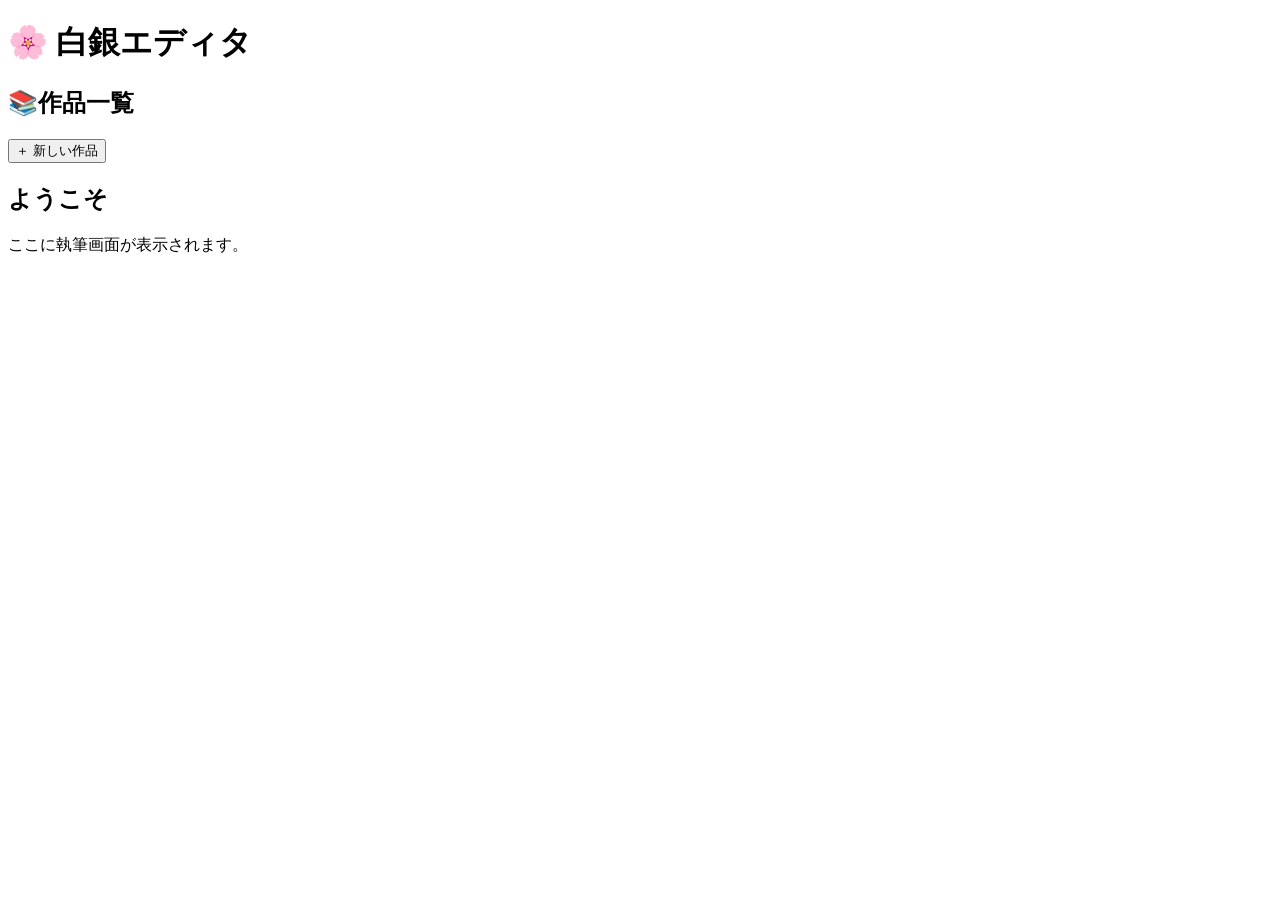
==== index.html @ a1e0b9c9 "Update index.html" ====
<!DOCTYPE html>
<html lang="ja">

<head>
    <meta charset="UTF-8">
    <meta name="viewport" content="width=device-width, initial-scale=1.0">

    <title>白銀エディタ</title>

    <link rel="stylesheet" href="style.css">
</head>

<body>

<header>
    <h1>🌸 白銀エディタ</h1>
</header>

<main>

    <aside id="works">

        <h2>📚作品一覧</h2>

        <button>＋ 新しい作品</button>

    </aside>

    <section id="editor">

        <h2>ようこそ</h2>

        <p>ここに執筆画面が表示されます。</p>

    </section>

</main>

<script src="script.js"></script>

</body>

</html>
---- style.css ----
body{

}
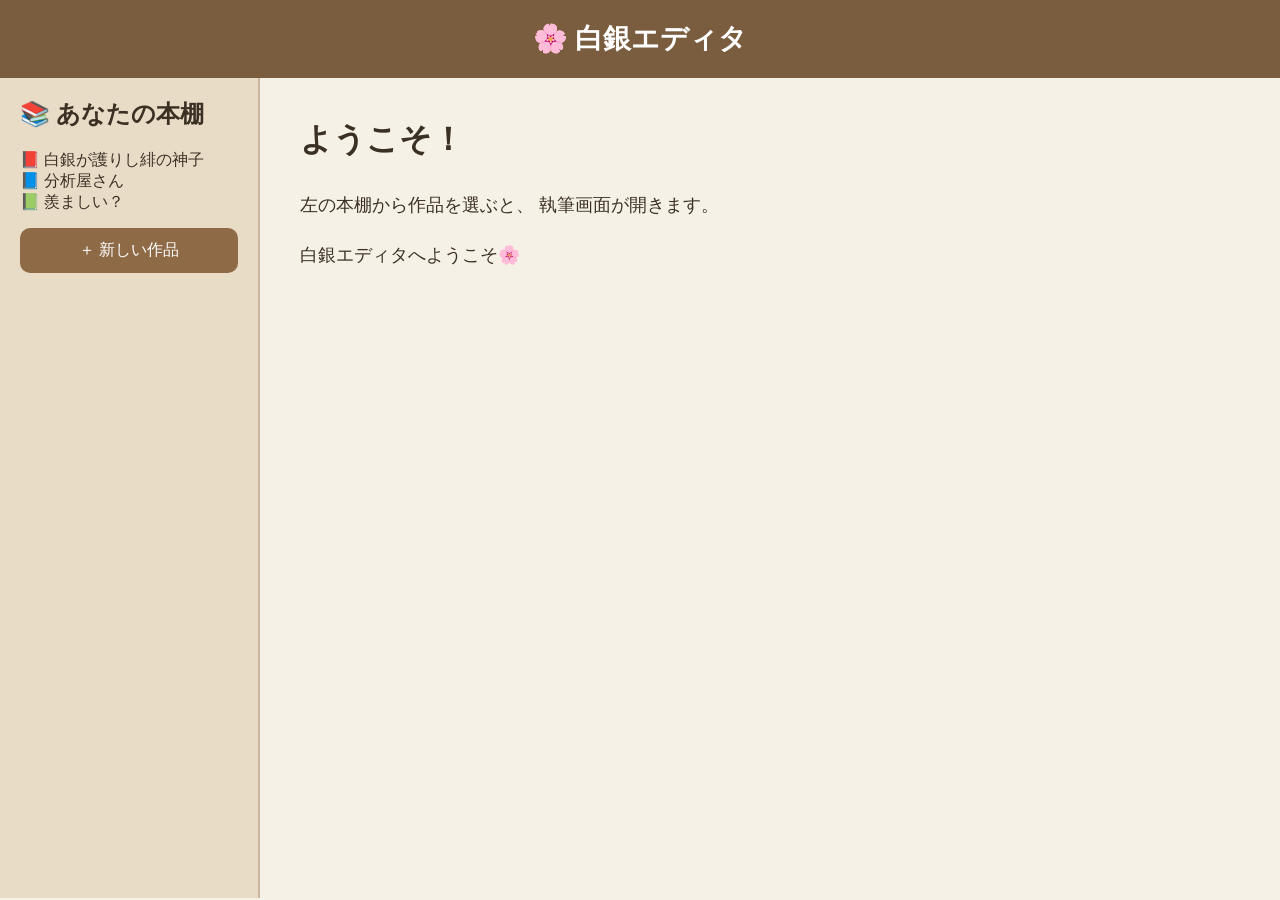
==== commit b1ab0a03: "Update index.html" ====
--- a/index.html
+++ b/index.html
@@ -1,10 +1,8 @@
 <!DOCTYPE html>
 <html lang="ja">
-
 <head>
     <meta charset="UTF-8">
     <meta name="viewport" content="width=device-width, initial-scale=1.0">
-
     <title>白銀エディタ</title>
 
     <link rel="stylesheet" href="style.css">
@@ -13,24 +11,45 @@
 <body>
 
 <header>
-    <h1>🌸 白銀エディタ</h1>
+    🌸 白銀エディタ
 </header>
 
 <main>
 
-    <aside id="works">
+    <aside>
 
-        <h2>📚作品一覧</h2>
+        <h2>📚 あなたの本棚</h2>
 
-        <button>＋ 新しい作品</button>
+        <div class="book">
+            📕 白銀が護りし緋の神子
+        </div>
+
+        <div class="book">
+            📘 分析屋さん
+        </div>
+
+        <div class="book">
+            📗 羨ましい？
+        </div>
+
+        <button>
+            ＋ 新しい作品
+        </button>
 
     </aside>
 
-    <section id="editor">
+    <section>
 
-        <h2>ようこそ</h2>
+        <h2>ようこそ！</h2>
 
-        <p>ここに執筆画面が表示されます。</p>
+        <p>
+            左の本棚から作品を選ぶと、
+            執筆画面が開きます。
+        </p>
+
+        <p>
+            白銀エディタへようこそ🌸
+        </p>
 
     </section>
 
@@ -39,5 +58,4 @@
 <script src="script.js"></script>
 
 </body>
-
 </html>
--- a/style.css
+++ b/style.css
@@ -1,3 +1,72 @@
-body{
+/* 全体 */
+body {
+    margin: 0;
+    font-family: "Hiragino Mincho ProN", serif;
+    background: #f6f1e7;
+    color: #3b3024;
+}
 
+/* ヘッダー */
+header {
+    background: #7a5c3e;
+    color: white;
+    padding: 20px;
+    text-align: center;
+    font-size: 28px;
+    font-weight: bold;
 }
+
+/* レイアウト */
+main {
+    display: flex;
+    min-height: calc(100vh - 80px);
+}
+
+/* 本棚 */
+aside {
+    width: 260px;
+    background: #e8dcc7;
+    padding: 20px;
+    box-sizing: border-box;
+    border-right: 2px solid #c9b89d;
+}
+
+/* 本棚タイトル */
+aside h2 {
+    margin-top: 0;
+}
+
+/* ボタン */
+button {
+    width: 100%;
+    padding: 12px;
+    margin-top: 15px;
+    border: none;
+    border-radius: 10px;
+    background: #8f6a46;
+    color: white;
+    font-size: 16px;
+    cursor: pointer;
+}
+
+button:hover {
+    background: #745437;
+}
+
+/* メイン画面 */
+section {
+    flex: 1;
+    padding: 40px;
+}
+
+/* タイトル */
+section h2 {
+    margin-top: 0;
+    font-size: 32px;
+}
+
+/* 説明文 */
+section p {
+    line-height: 1.8;
+    font-size: 18px;
+}
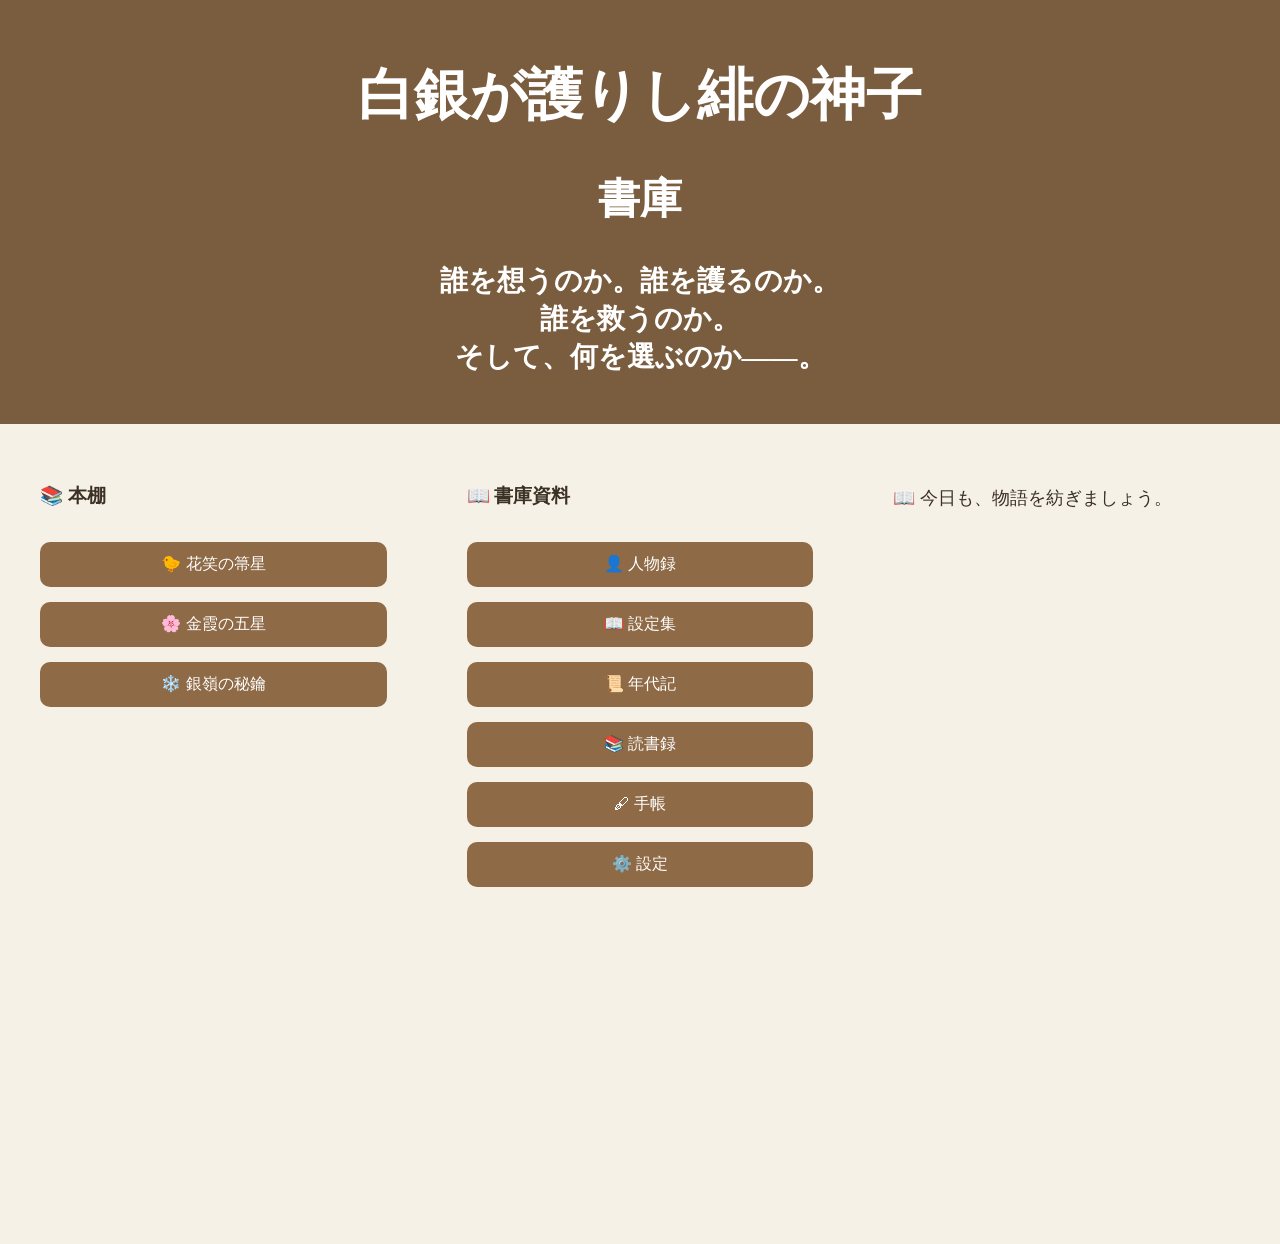
==== commit 325698b9: "Update index.html" ====
--- a/index.html
+++ b/index.html
@@ -3,7 +3,7 @@
 <head>
     <meta charset="UTF-8">
     <meta name="viewport" content="width=device-width, initial-scale=1.0">
-    <title>白銀エディタ</title>
+    <title>白銀が護りし緋の神子 書庫</title>
 
     <link rel="stylesheet" href="style.css">
 </head>
@@ -11,47 +11,81 @@
 <body>
 
 <header>
-    🌸 白銀エディタ
+
+    <h1>白銀が護りし緋の神子</h1>
+
+    <h2>書庫</h2>
+
+    <p class="catch">
+        誰を想うのか。誰を護るのか。<br>
+        誰を救うのか。<br>
+        そして、何を選ぶのか――。
+    </p>
+
 </header>
 
 <main>
 
-    <aside>
+<section class="bookshelf">
 
-        <h2>📚 あなたの本棚</h2>
+<h3>📚 本棚</h3>
 
-        <div class="book">
-            📕 白銀が護りし緋の神子
-        </div>
+<div class="book-grid">
 
-        <div class="book">
-            📘 分析屋さん
-        </div>
+<button class="book">
+    <span class="book-icon">🐤</span>
+    <span class="book-title">花笑の箒星</span>
+</button>
 
-        <div class="book">
-            📗 羨ましい？
-        </div>
+<button class="book">
+    <span class="book-icon">🌸</span>
+    <span class="book-title">金霞の五星</span>
+</button>
 
-        <button>
-            ＋ 新しい作品
-        </button>
+<button class="book">
+    <span class="book-icon">❄️</span>
+    <span class="book-title">銀嶺の秘鑰</span>
+</button>
 
-    </aside>
+</div>
 
-    <section>
+</section>
 
-        <h2>ようこそ！</h2>
+<section class="library">
 
-        <p>
-            左の本棚から作品を選ぶと、
-            執筆画面が開きます。
-        </p>
+<h3>📖 書庫資料</h3>
 
-        <p>
-            白銀エディタへようこそ🌸
-        </p>
+<div class="menu-grid">
 
-    </section>
+<button class="menu">👤 人物録</button>
+
+<button class="menu">📖 設定集</button>
+
+<button class="menu">📜 年代記</button>
+
+<button class="menu">📚 読書録</button>
+
+<button class="menu">🖋 手帳</button>
+
+<button class="menu">⚙️ 設定</button>
+
+</div>
+
+</section>
+
+<section class="guide">
+
+<div id="ikoi-message">
+
+<p>
+
+📖 今日も、物語を紡ぎましょう。
+
+</p>
+
+</div>
+
+</section>
 
 </main>
 
--- a/style.css
+++ b/style.css
@@ -69,4 +69,21 @@
 section p {
     line-height: 1.8;
     font-size: 18px;
+    
+/* 本 */
+.book {
+    background: white;
+    border-radius: 10px;
+    padding: 15px;
+    margin-top: 12px;
+    cursor: pointer;
+    transition: 0.2s;
+    border: 1px solid #d6c7b0;
+    box-shadow: 0 2px 6px rgba(0,0,0,0.08);
 }
+
+.book:hover {
+    transform: translateX(5px);
+    background: #fffaf3;
+}
+}
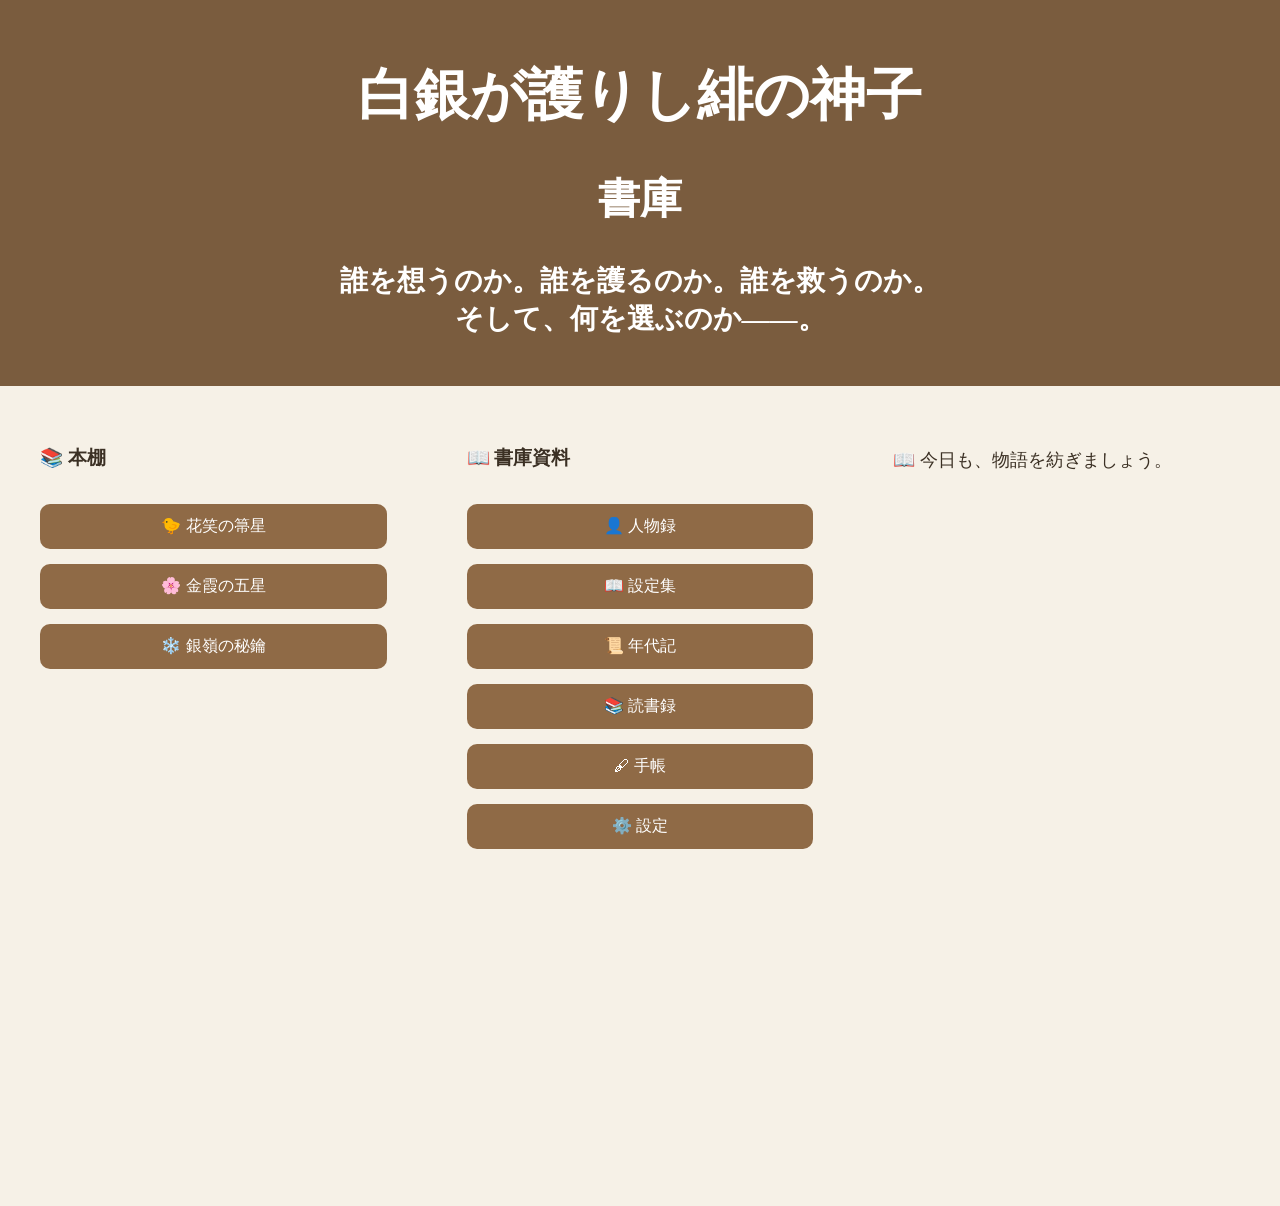
==== commit a004f45e: "Update index.html" ====
--- a/index.html
+++ b/index.html
@@ -17,8 +17,7 @@
     <h2>書庫</h2>
 
     <p class="catch">
-        誰を想うのか。誰を護るのか。<br>
-        誰を救うのか。<br>
+        誰を想うのか。誰を護るのか。誰を救うのか。<br>
         そして、何を選ぶのか――。
     </p>
 
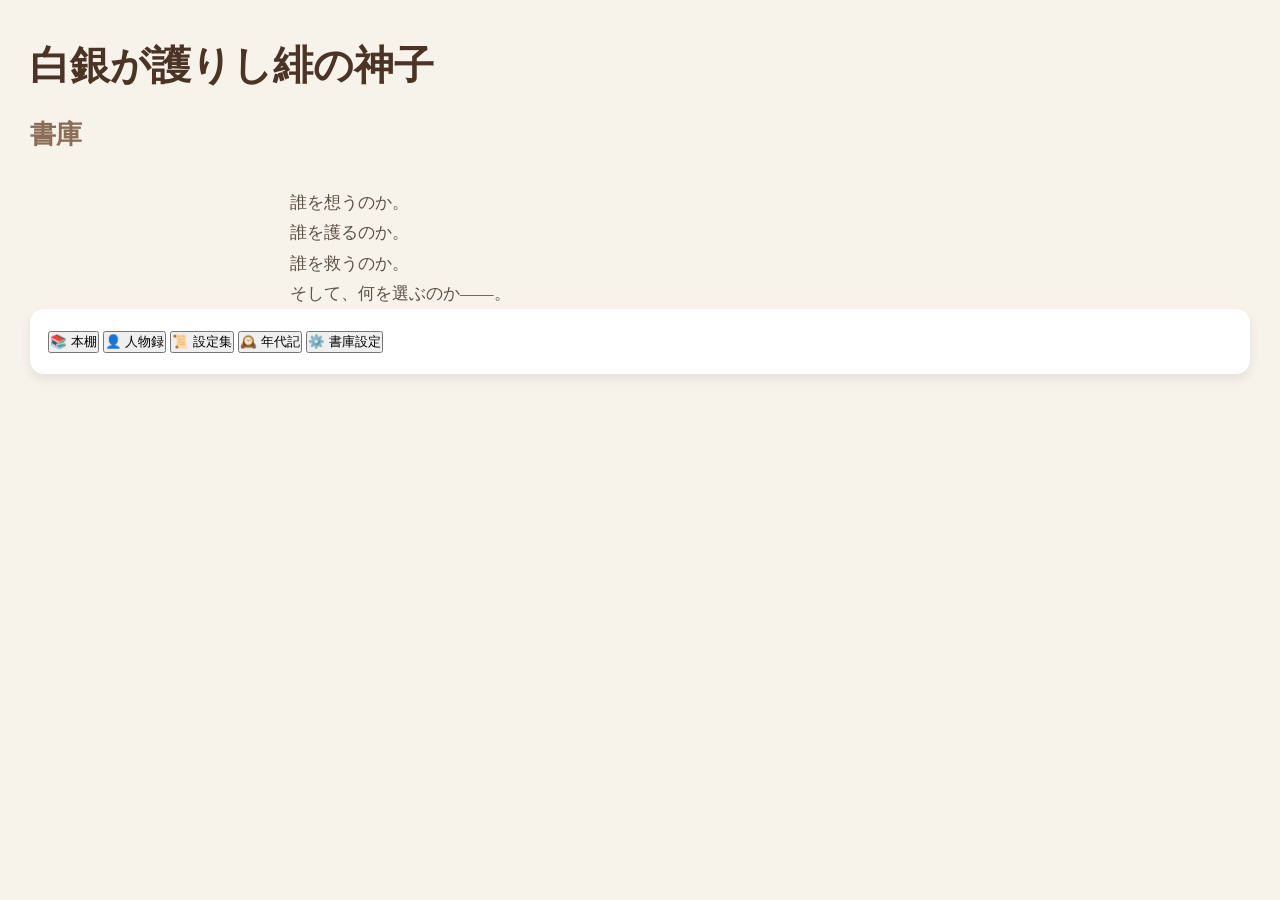
==== commit b4b561a3: "Update index.html" ====
--- a/index.html
+++ b/index.html
@@ -10,83 +10,34 @@
 
 <body>
 
-<header>
+<div class="container">
 
     <h1>白銀が護りし緋の神子</h1>
 
     <h2>書庫</h2>
 
     <p class="catch">
-        誰を想うのか。誰を護るのか。誰を救うのか。<br>
+        誰を想うのか。<br>
+        誰を護るのか。<br>
+        誰を救うのか。<br>
         そして、何を選ぶのか――。
     </p>
 
-</header>
+    <div class="menu">
 
-<main>
+        <button>📚 本棚</button>
 
-<section class="bookshelf">
+        <button>👤 人物録</button>
 
-<h3>📚 本棚</h3>
+        <button>📜 設定集</button>
 
-<div class="book-grid">
+        <button>🕰️ 年代記</button>
 
-<button class="book">
-    <span class="book-icon">🐤</span>
-    <span class="book-title">花笑の箒星</span>
-</button>
+        <button>⚙️ 書庫設定</button>
 
-<button class="book">
-    <span class="book-icon">🌸</span>
-    <span class="book-title">金霞の五星</span>
-</button>
-
-<button class="book">
-    <span class="book-icon">❄️</span>
-    <span class="book-title">銀嶺の秘鑰</span>
-</button>
+    </div>
 
 </div>
-
-</section>
-
-<section class="library">
-
-<h3>📖 書庫資料</h3>
-
-<div class="menu-grid">
-
-<button class="menu">👤 人物録</button>
-
-<button class="menu">📖 設定集</button>
-
-<button class="menu">📜 年代記</button>
-
-<button class="menu">📚 読書録</button>
-
-<button class="menu">🖋 手帳</button>
-
-<button class="menu">⚙️ 設定</button>
-
-</div>
-
-</section>
-
-<section class="guide">
-
-<div id="ikoi-message">
-
-<p>
-
-📖 今日も、物語を紡ぎましょう。
-
-</p>
-
-</div>
-
-</section>
-
-</main>
 
 <script src="script.js"></script>
 
--- a/style.css
+++ b/style.css
@@ -1,89 +1,243 @@
-/* 全体 */
-body {
-    margin: 0;
-    font-family: "Hiragino Mincho ProN", serif;
-    background: #f6f1e7;
-    color: #3b3024;
-}
-
-/* ヘッダー */
-header {
-    background: #7a5c3e;
-    color: white;
-    padding: 20px;
-    text-align: center;
-    font-size: 28px;
-    font-weight: bold;
-}
-
-/* レイアウト */
-main {
-    display: flex;
-    min-height: calc(100vh - 80px);
+/* ==========================
+   白銀が護りし緋の神子 書庫
+   Ver.0.1
+========================== */
+
+*{
+    margin:0;
+    padding:0;
+    box-sizing:border-box;
+}
+
+body{
+
+    font-family:
+    "Hiragino Mincho ProN",
+    "Yu Mincho",
+    serif;
+
+    background:#f8f3ea;
+
+    color:#3a3028;
+
+    line-height:1.8;
+
+    padding:30px;
+
+}
+
+/* タイトル */
+
+header{
+
+    text-align:center;
+
+    margin-bottom:50px;
+
+}
+
+h1{
+
+    font-size:2.5rem;
+
+    color:#4b3326;
+
+    margin-bottom:10px;
+
+}
+
+h2{
+
+    font-size:1.6rem;
+
+    color:#8a6d56;
+
+    margin-bottom:30px;
+
+}
+
+.catch{
+
+    max-width:700px;
+
+    margin:auto;
+
+    font-size:1.05rem;
+
+    color:#5c5047;
+
+}
+
+/* 見出し */
+
+h3{
+
+    margin-bottom:20px;
+
+    color:#5d4334;
+
+}
+
+/* セクション */
+
+section{
+
+    max-width:900px;
+
+    margin:40px auto;
+
 }
 
 /* 本棚 */
-aside {
-    width: 260px;
-    background: #e8dcc7;
-    padding: 20px;
-    box-sizing: border-box;
-    border-right: 2px solid #c9b89d;
-}
-
-/* 本棚タイトル */
-aside h2 {
-    margin-top: 0;
-}
-
-/* ボタン */
-button {
-    width: 100%;
-    padding: 12px;
-    margin-top: 15px;
-    border: none;
-    border-radius: 10px;
-    background: #8f6a46;
-    color: white;
-    font-size: 16px;
-    cursor: pointer;
-}
-
-button:hover {
-    background: #745437;
-}
-
-/* メイン画面 */
-section {
-    flex: 1;
-    padding: 40px;
-}
-
-/* タイトル */
-section h2 {
-    margin-top: 0;
-    font-size: 32px;
-}
-
-/* 説明文 */
-section p {
-    line-height: 1.8;
-    font-size: 18px;
-    
-/* 本 */
-.book {
-    background: white;
-    border-radius: 10px;
-    padding: 15px;
-    margin-top: 12px;
-    cursor: pointer;
-    transition: 0.2s;
-    border: 1px solid #d6c7b0;
-    box-shadow: 0 2px 6px rgba(0,0,0,0.08);
-}
-
-.book:hover {
-    transform: translateX(5px);
-    background: #fffaf3;
-}
-}
+
+.book-grid{
+
+    display:grid;
+
+    grid-template-columns:
+    repeat(auto-fit,minmax(220px,1fr));
+
+    gap:20px;
+
+}
+
+.book{
+
+    border:none;
+
+    cursor:pointer;
+
+    padding:30px 20px;
+
+    border-radius:18px;
+
+    background:#fffdf9;
+
+    box-shadow:
+    0 8px 18px rgba(0,0,0,.08);
+
+    transition:.25s;
+
+}
+
+.book:hover{
+
+    transform:translateY(-6px);
+
+    box-shadow:
+    0 14px 24px rgba(0,0,0,.15);
+
+}
+
+.book-icon{
+
+    display:block;
+
+    font-size:2.2rem;
+
+    margin-bottom:15px;
+
+}
+
+.book-title{
+
+    display:block;
+
+    font-size:1.25rem;
+
+    font-weight:bold;
+
+}
+
+/* メニュー */
+
+.menu-grid{
+
+    display:grid;
+
+    grid-template-columns:
+    repeat(auto-fit,minmax(180px,1fr));
+
+    gap:16px;
+
+}
+
+.menu{
+
+    border:none;
+
+    cursor:pointer;
+
+    padding:18px;
+
+    border-radius:14px;
+
+    background:white;
+
+    font-size:1rem;
+
+    box-shadow:
+    0 5px 12px rgba(0,0,0,.08);
+
+    transition:.2s;
+
+}
+
+.menu:hover{
+
+    transform:translateY(-3px);
+
+}
+
+/* 一言 */
+
+.guide{
+
+    text-align:center;
+
+}
+
+#ikoi-message{
+
+    display:inline-block;
+
+    background:white;
+
+    padding:18px 26px;
+
+    border-radius:18px;
+
+    box-shadow:
+    0 6px 14px rgba(0,0,0,.08);
+
+}
+
+/* iPad対応 */
+
+@media(max-width:768px){
+
+body{
+
+    padding:20px;
+
+}
+
+h1{
+
+    font-size:2rem;
+
+}
+
+h2{
+
+    font-size:1.3rem;
+
+}
+
+.book{
+
+    padding:24px;
+
+}
+
+}
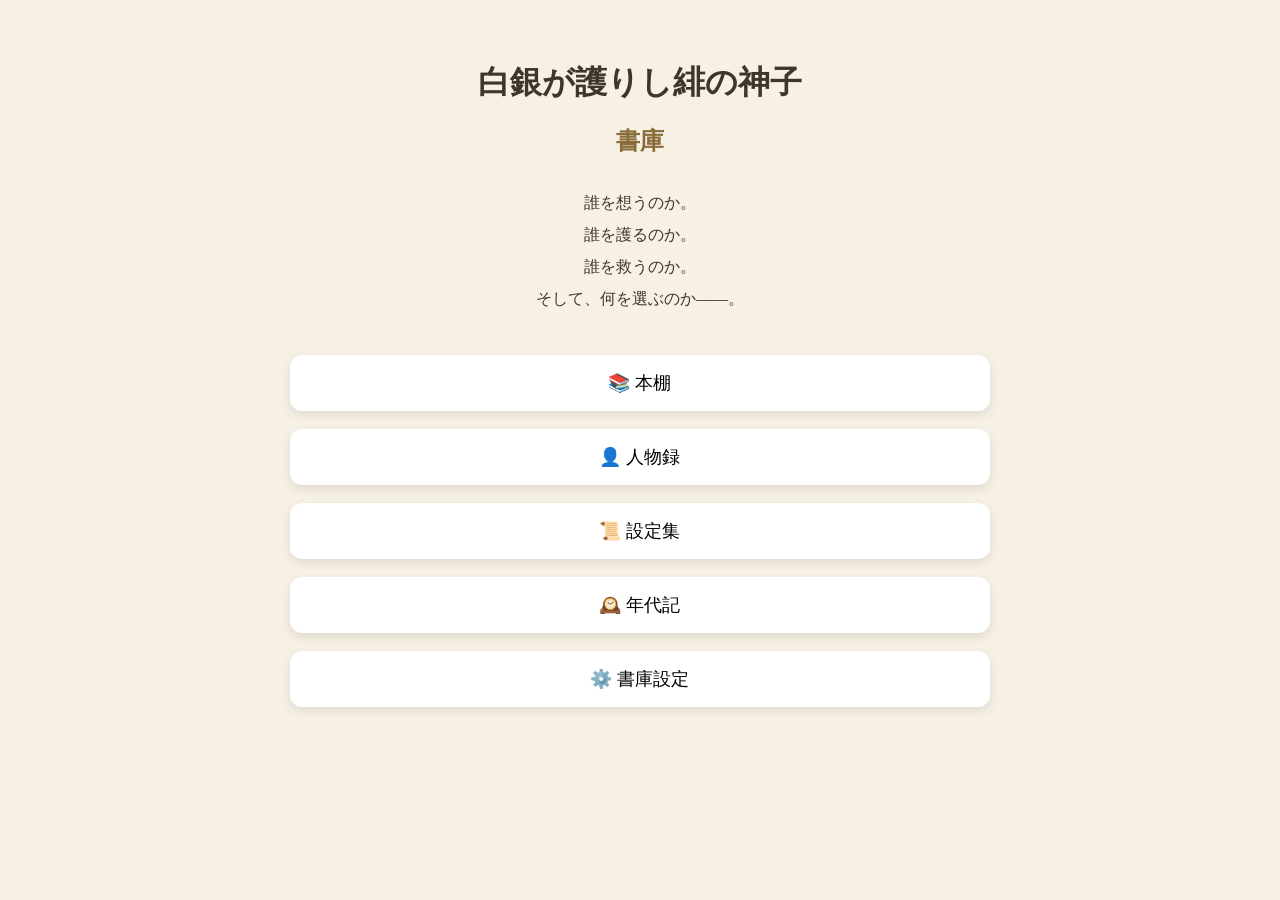
==== commit f99511e5: "Update index.html" ====
--- a/index.html
+++ b/index.html
@@ -25,8 +25,11 @@
 
     <div class="menu">
 
-        <button>📚 本棚</button>
+        <button onclick="location.href='bookshelf.html'">
 
+📚 本棚
+
+</button>
         <button>👤 人物録</button>
 
         <button>📜 設定集</button>
--- a/style.css
+++ b/style.css
@@ -1,56 +1,38 @@
-/* ==========================
-   白銀が護りし緋の神子 書庫
-   Ver.0.1
-========================== */
-
-*{
-    margin:0;
-    padding:0;
-    box-sizing:border-box;
-}
-
 body{
 
-    font-family:
-    "Hiragino Mincho ProN",
-    "Yu Mincho",
-    serif;
+    margin:0;
 
-    background:#f8f3ea;
+    font-family:serif;
 
-    color:#3a3028;
+    background:#f7f1e5;
 
-    line-height:1.8;
-
-    padding:30px;
+    color:#40352a;
 
 }
 
-/* タイトル */
+.container{
 
-header{
+    max-width:700px;
+
+    margin:auto;
+
+    padding:40px 20px;
 
     text-align:center;
-
-    margin-bottom:50px;
 
 }
 
 h1{
 
-    font-size:2.5rem;
+    font-size:32px;
 
-    color:#4b3326;
-
-    margin-bottom:10px;
+    margin-bottom:5px;
 
 }
 
 h2{
 
-    font-size:1.6rem;
-
-    color:#8a6d56;
+    color:#8a6d3b;
 
     margin-bottom:30px;
 
@@ -58,186 +40,44 @@
 
 .catch{
 
-    max-width:700px;
+    line-height:2;
 
-    margin:auto;
-
-    font-size:1.05rem;
-
-    color:#5c5047;
-
-}
-
-/* 見出し */
-
-h3{
-
-    margin-bottom:20px;
-
-    color:#5d4334;
-
-}
-
-/* セクション */
-
-section{
-
-    max-width:900px;
-
-    margin:40px auto;
-
-}
-
-/* 本棚 */
-
-.book-grid{
-
-    display:grid;
-
-    grid-template-columns:
-    repeat(auto-fit,minmax(220px,1fr));
-
-    gap:20px;
-
-}
-
-.book{
-
-    border:none;
-
-    cursor:pointer;
-
-    padding:30px 20px;
-
-    border-radius:18px;
-
-    background:#fffdf9;
-
-    box-shadow:
-    0 8px 18px rgba(0,0,0,.08);
-
-    transition:.25s;
-
-}
-
-.book:hover{
-
-    transform:translateY(-6px);
-
-    box-shadow:
-    0 14px 24px rgba(0,0,0,.15);
-
-}
-
-.book-icon{
-
-    display:block;
-
-    font-size:2.2rem;
-
-    margin-bottom:15px;
-
-}
-
-.book-title{
-
-    display:block;
-
-    font-size:1.25rem;
-
-    font-weight:bold;
-
-}
-
-/* メニュー */
-
-.menu-grid{
-
-    display:grid;
-
-    grid-template-columns:
-    repeat(auto-fit,minmax(180px,1fr));
-
-    gap:16px;
+    margin-bottom:40px;
 
 }
 
 .menu{
 
+    display:flex;
+
+    flex-direction:column;
+
+    gap:18px;
+
+}
+
+button{
+
+    font-size:18px;
+
+    padding:16px;
+
     border:none;
+
+    border-radius:12px;
+
+    background:white;
 
     cursor:pointer;
 
-    padding:18px;
-
-    border-radius:14px;
-
-    background:white;
-
-    font-size:1rem;
-
-    box-shadow:
-    0 5px 12px rgba(0,0,0,.08);
+    box-shadow:0 4px 10px rgba(0,0,0,.1);
 
     transition:.2s;
 
 }
 
-.menu:hover{
+button:hover{
 
     transform:translateY(-3px);
 
 }
-
-/* 一言 */
-
-.guide{
-
-    text-align:center;
-
-}
-
-#ikoi-message{
-
-    display:inline-block;
-
-    background:white;
-
-    padding:18px 26px;
-
-    border-radius:18px;
-
-    box-shadow:
-    0 6px 14px rgba(0,0,0,.08);
-
-}
-
-/* iPad対応 */
-
-@media(max-width:768px){
-
-body{
-
-    padding:20px;
-
-}
-
-h1{
-
-    font-size:2rem;
-
-}
-
-h2{
-
-    font-size:1.3rem;
-
-}
-
-.book{
-
-    padding:24px;
-
-}
-
-}
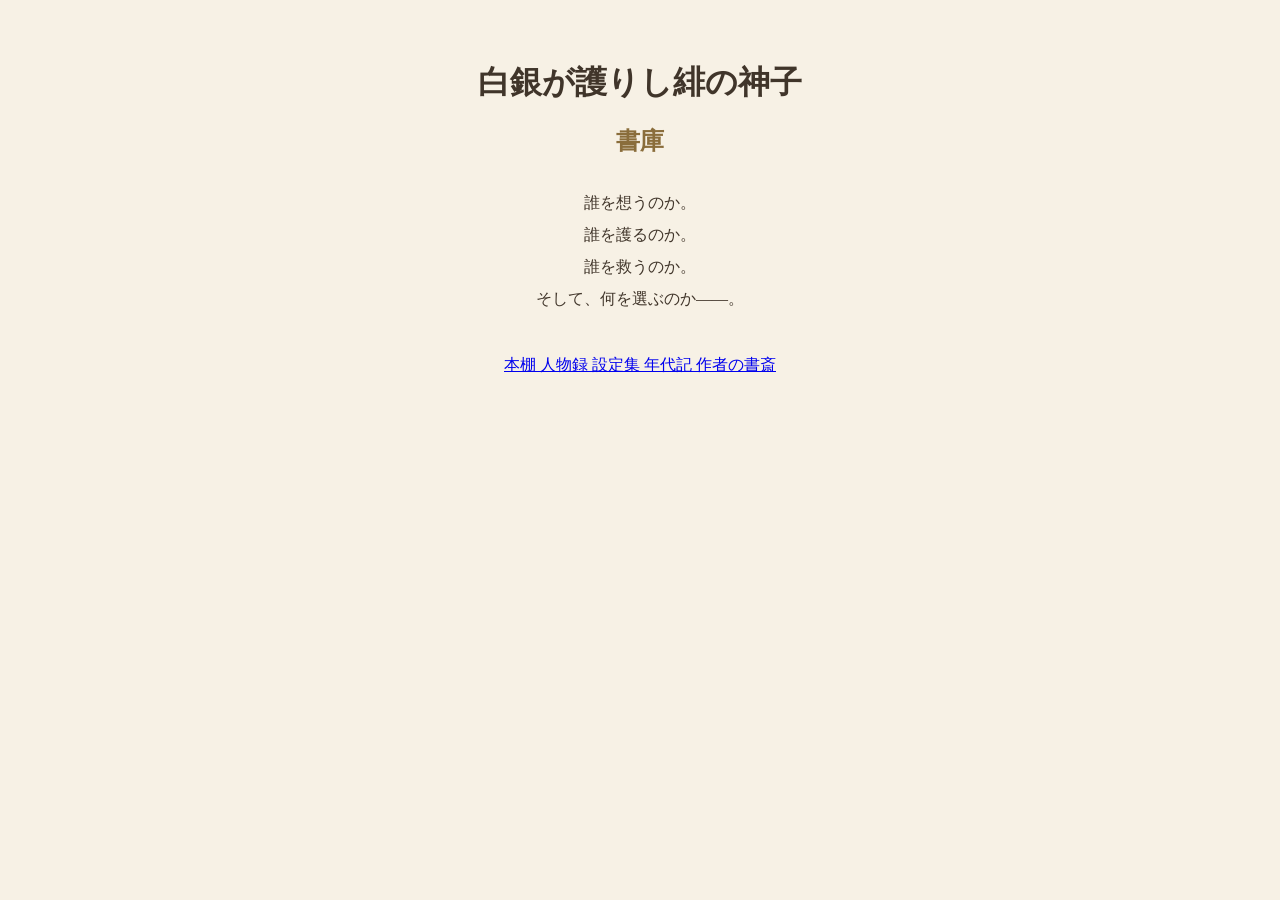
==== commit 60501189: "Update index.html" ====
--- a/index.html
+++ b/index.html
@@ -25,19 +25,29 @@
 
     <div class="menu">
 
-        <button onclick="location.href='bookshelf.html'">
+        <div class="library-shelf">
 
-📚 本棚
+    <a href="bookshelf.html" class="book-spine book-red">
+        <span>本棚</span>
+    </a>
 
-</button>
-        <button>👤 人物録</button>
+    <a href="#" class="book-spine book-green">
+        <span>人物録</span>
+    </a>
 
-        <button>📜 設定集</button>
+    <a href="#" class="book-spine book-blue">
+        <span>設定集</span>
+    </a>
 
-        <button>🕰️ 年代記</button>
+    <a href="#" class="book-spine book-brown">
+        <span>年代記</span>
+    </a>
 
-        <button>⚙️ 書庫設定</button>
+    <a href="editor.html" class="book-spine book-black">
+        <span>作者の書斎</span>
+    </a>
 
+</div>
     </div>
 
 </div>
--- a/style.css
+++ b/style.css
@@ -81,3 +81,154 @@
     transform:translateY(-3px);
 
 }
+
+.book-list{
+
+display:flex;
+
+flex-direction:column;
+
+gap:20px;
+
+margin-top:30px;
+
+}
+
+.book-card{
+
+background:white;
+
+padding:25px;
+
+border-radius:16px;
+
+box-shadow:0 5px 15px rgba(0,0,0,.08);
+
+text-align:left;
+
+cursor:pointer;
+
+transition:.2s;
+
+}
+
+.book-card:hover{
+
+transform:translateY(-4px);
+
+}
+
+.book-card h3{
+
+margin:0;
+
+font-size:24px;
+
+}
+
+.book-card p{
+
+margin-top:10px;
+
+color:#777;
+
+}
+
+
+#bookDetail {
+
+margin-top:40px;
+
+background:white;
+
+padding:30px;
+
+border-radius:16px;
+
+box-shadow:0 5px 15px rgba(0,0,0,.08);
+
+}
+
+#bookDetail:empty {
+    display: none;
+
+}
+
+#bookDetail ul {
+    list-style: none;
+    padding: 0;
+    margin: 20px auto 0;
+    max-width: 520px;
+    text-align: left;
+}
+
+#bookDetail li {
+    margin: 12px 0;
+    text-align: left;
+}
+
+
+.chapter-list{
+
+display:flex;
+
+flex-direction:column;
+
+gap:12px;
+
+margin-top:25px;
+
+}
+
+.chapter-list button{
+
+width:100%;
+
+text-align:left;
+
+padding:16px;
+
+font-size:17px;
+
+}
+
+.editor-area {
+    display: flex;
+    flex-direction: column;
+    gap: 12px;
+    max-width: 800px;
+    margin: 30px auto;
+    text-align: left;
+}
+
+.editor-area label {
+    font-size: 18px;
+}
+
+.editor-area select,
+.editor-area input,
+.editor-area textarea {
+    width: 100%;
+    box-sizing: border-box;
+    font-size: 16px;
+    padding: 12px;
+}
+
+.editor-area textarea {
+    min-height: 420px;
+    resize: vertical;
+}
+
+.replace-area {
+    display: flex;
+    flex-direction: column;
+    gap: 10px;
+    margin-top: 20px;
+}
+
+.replace-area input {
+    width: 100%;
+    box-sizing: border-box;
+    padding: 12px;
+    font-size: 16px;
+}
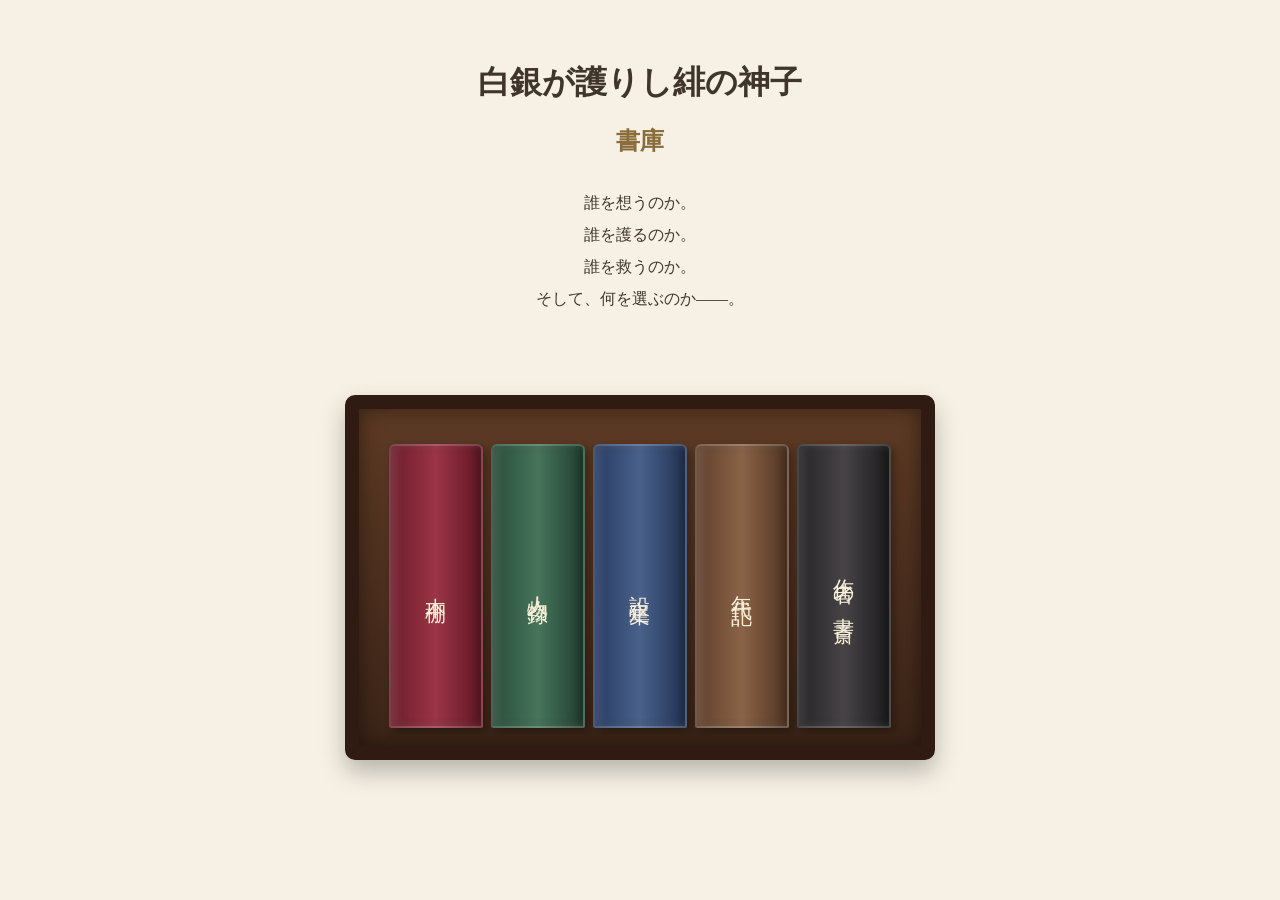
==== commit 85b4adea: "Update index.html" ====
--- a/index.html
+++ b/index.html
@@ -5,7 +5,7 @@
     <meta name="viewport" content="width=device-width, initial-scale=1.0">
     <title>白銀が護りし緋の神子 書庫</title>
 
-    <link rel="stylesheet" href="style.css">
+    <link rel="stylesheet" href="style.css?v=1">
 </head>
 
 <body>
--- a/style.css
+++ b/style.css
@@ -232,3 +232,124 @@
     padding: 12px;
     font-size: 16px;
 }
+
+.library-shelf {
+    display: flex;
+    justify-content: center;
+    align-items: flex-end;
+    gap: 8px;
+
+    max-width: 850px;
+    margin: 40px auto;
+    padding: 35px 30px 18px;
+
+    background:
+        linear-gradient(
+            to bottom,
+            #5d3a24,
+            #3b2418
+        );
+
+    border: 14px solid #2f1b12;
+    border-radius: 10px;
+
+    box-shadow:
+        inset 0 0 20px rgba(0, 0, 0, 0.45),
+        0 12px 25px rgba(0, 0, 0, 0.25);
+}
+
+
+.book-spine {
+    display: flex;
+    justify-content: center;
+    align-items: center;
+
+    width: 90px;
+    height: 280px;
+
+    color: #f8efd8;
+    text-decoration: none;
+
+    border-radius: 6px 6px 2px 2px;
+    border: 2px solid rgba(255, 255, 255, 0.18);
+
+    box-shadow:
+        inset 5px 0 8px rgba(255, 255, 255, 0.12),
+        inset -5px 0 8px rgba(0, 0, 0, 0.2),
+        4px 4px 8px rgba(0, 0, 0, 0.3);
+
+    transition:
+        transform 0.25s ease,
+        box-shadow 0.25s ease;
+}
+
+
+.book-spine span {
+    writing-mode: vertical-rl;
+    text-orientation: upright;
+
+    font-size: 21px;
+    letter-spacing: 5px;
+    font-family: serif;
+}
+
+
+.book-spine:hover,
+.book-spine:active {
+    transform: translateY(-18px);
+
+    box-shadow:
+        inset 5px 0 8px rgba(255, 255, 255, 0.12),
+        inset -5px 0 8px rgba(0, 0, 0, 0.2),
+        8px 14px 15px rgba(0, 0, 0, 0.35);
+}
+
+
+.book-red {
+    background: linear-gradient(
+        to right,
+        #6d1d2b,
+        #9b3446,
+        #611724
+    );
+}
+
+
+.book-green {
+    background: linear-gradient(
+        to right,
+        #284e3a,
+        #47745b,
+        #203f30
+    );
+}
+
+
+.book-blue {
+    background: linear-gradient(
+        to right,
+        #293c62,
+        #49618b,
+        #223354
+    );
+}
+
+
+.book-brown {
+    background: linear-gradient(
+        to right,
+        #60412d,
+        #8a6347,
+        #513523
+    );
+}
+
+
+.book-black {
+    background: linear-gradient(
+        to right,
+        #262526,
+        #474347,
+        #1d1c1d
+    );
+}
